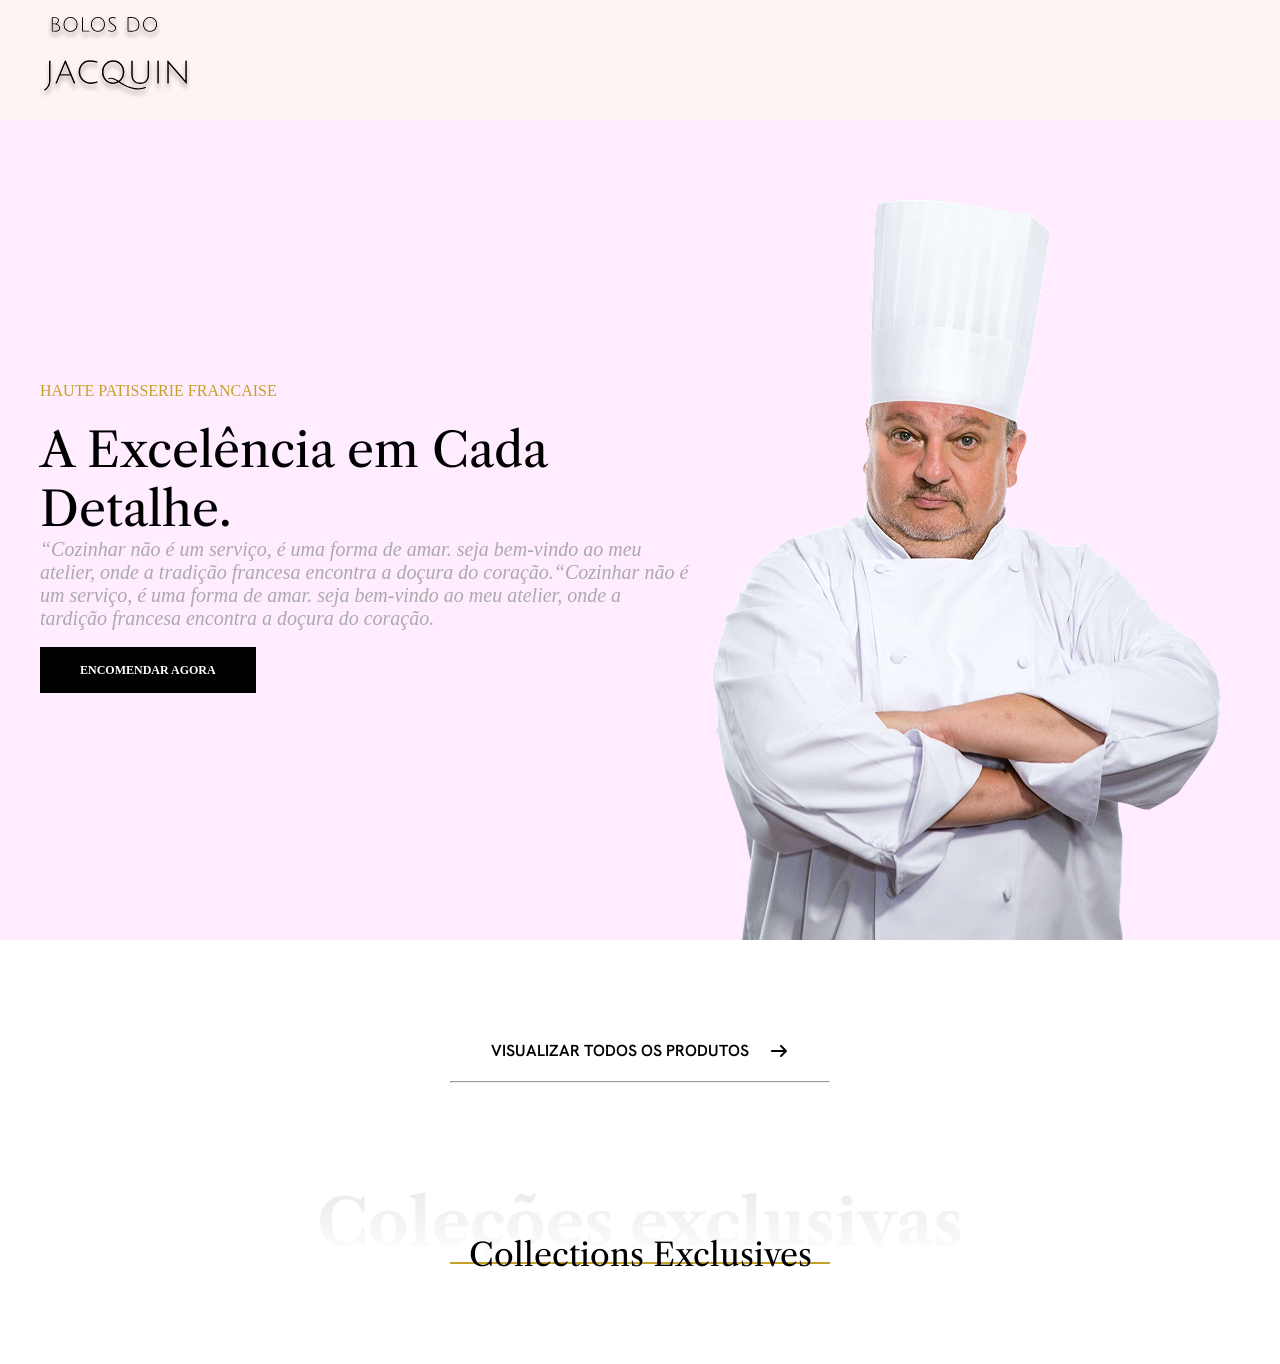
==== home/index.html @ 074a5aff "inicio html e css pagina home" ====
<!DOCTYPE html>
<html lang="pt-br">

<head>
    <meta charset="UTF-8">
    <meta name="viewport" content="width=device-width, initial-scale=1.0">
    <title>home-Bolos do jacquin</title>
    <link rel="stylesheet" href="style.css">
    <link rel="preconnect" href="https://fonts.googleapis.com">
    <link rel="preconnect" href="https://fonts.gstatic.com" crossorigin>
    <link
        href="https://fonts.googleapis.com/css2?family=Hanken+Grotesk:ital,wght@0,100..900;1,100..900&family=Libre+Caslon+Text:ital,wght@0,400;0,700;1,400&display=swap"
        rel="stylesheet">
</head>

<body>
    <header class="home-cabecalho">
        <div class="home_container">
            <img src="../img/logo.svg" alt="logo bolos do jacquin">
        </div>
    </header>
    <main>
        <h1>Página inicial bolos do Jacquin</h1>
        <section class="home_banner">
            <div class="home_container banner_container">
                <div class="box _texto _banner">
                    <span class="linha1">haute patisserie francaise</span><br>
                    <span class="linha2">A Excelência em Cada
                        Detalhe.</span>
                    <p class="linha3">“Cozinhar não é um serviço, é uma forma de amar.
                        seja bem-vindo ao meu atelier, onde a tradição
                        francesa encontra a doçura do coração.“Cozinhar não é um serviço, é uma forma de amar.
                        seja bem-vindo ao meu atelier, onde a tardição
                        francesa encontra a doçura do coração.</p>
                    <a class="linha4" href="">Encomendar agora</a>
                </div>
                <img src="../img/foto erick 1.png" alt=" foto do jacquin com roupa de chefe">
            </div>
        </section>
     <section class= "home_container home_produtos">
         <div class="link_produtos">
            <div>
                <a href=""> Visualizar todos os produtos </a>
            <svg xmlns="http://www.w3.org/2000/svg" viewBox="0 0 640 640"><!--!Font Awesome Free 7.3.1 by @fontawesome - https://fontawesome.com License - https://fontawesome.com/license/free Copyright 2026 Fonticons, Inc.--><path d="M566.6 342.6C579.1 330.1 579.1 309.8 566.6 297.3L406.6 137.3C394.1 124.8 373.8 124.8 361.3 137.3C348.8 149.8 348.8 170.1 361.3 182.6L466.7 288L96 288C78.3 288 64 302.3 64 320C64 337.7 78.3 352 96 352L466.7 352L361.3 457.4C348.8 469.9 348.8 490.2 361.3 502.7C373.8 515.2 394.1 515.2 406.6 502.7L566.6 342.7z"/></svg>
                  <!-- linha muito grande usa alt+z -->
            </div>
            <hr>
         </div>
         <div class="home_subtitulo">
         <h2>Coleções exclusivas</h2>
         <span>Collections Exclusives</span>
         <hr>
         </div>
         <div></div>
    </section>
    </main>
</body>

</html>
---- home/style.css ----
*{
margin: 0;
padding: 0;
box-sizing: border-box;
}

h1{
    position: absolute;
    width: 1px;
    height: 10px;
    margin: -1px;
    overflow: hidden;
}


/* ---------Cabecalho----------- */
.home-cabecalho{
    background-color: #fff4f4;
    height: 120px;
    display: flex;
    justify-content: center;
    align-items: center;
}

.home_container{
 /* background-color: rgb(214, 122, 16);  */
max-width: 1200px; /* largura maxima 1200px */
width: 95%;/* largura 95% */
 margin:0 auto; 
}




/* ---------Banner---------- */

.home_banner{
    background-color:#fdf8;
}
.box_texto_banner{
    /* background: color chartreuse; */
 font-family: "Hanken Grotesk", sans-serif;
 max-width: 520px;

}


.banner_container{
    display: flex;
    align-items: center;
    justify-content: space-between;
}

.banner_container img{
width: 547px;

}

.linha1{
    color: #c5a028;
    font-size: 16px;
    font-weight: 500;
    text-transform: uppercase;
    margin-bottom: 20px;
    display: inline-block;
}

.linha2{
 font-family: "Libre Caslon Text", serif;
 font-size: 48px;
}

.linha3{
font-size: 20px;
font-style: italic;
color: #aaaaaa;
margin-bottom: 30px;
display: inline-block;
}

.linha4{
font-weight: 600;
font-size: 12px;
text-transform: uppercase;
color: #ffffff;
text-decoration: none;

 background-color: #000;
 padding: 16px 40px;
}





 /* ---------Produtos---------- */
 .home_produtos{
    padding: 100px 0;
 }
 .link_produtos a{
    font-family:"Hanken Grotesk", sans-serif;
    font-weight: 600;
    font-size: 16px;
    text-transform: uppercase;

    text-decoration: none;
    color: #000000;
 }
 
 .link_produtos svg{
    width: 20px;
 }


 .link_produtos div{
     display: flex;
     align-items: center;
     justify-content: center;
     gap: 20px;
     margin-bottom: 20px;
 }

 .link_produtos hr{
    max-width: 380px;
    width: 100%;
    margin: 0 auto;
 }

 .home_subtitulo {
    font-family: "Libre Caslon Text", serif; 
    margin: 0 auto;
     /* background-color: darkgoldenrod; */
    display: flex;
    flex-direction: column;
    align-items: center;
    position: relative;
    margin-top: 100px;
 }

 .home_subtitulo h2{
    font-weight: 700;
    font-size: 64px;
    background-image: linear-gradient(0deg, #ffffff,#e9e9e9);
    background-clip: text;
    -webkit-background-clip: text;

    color: transparent;
    -webkit-text-fill-color: transparent;
 }

.home_subtitulo span{
    font-size: 32px;
    position: absolute;
    bottom: -10px;
}
.home_subtitulo hr{
    max-width: 380px;
    width: 100%;
    background-color: #c5a028;
    border: none;
    height: 2px;
}
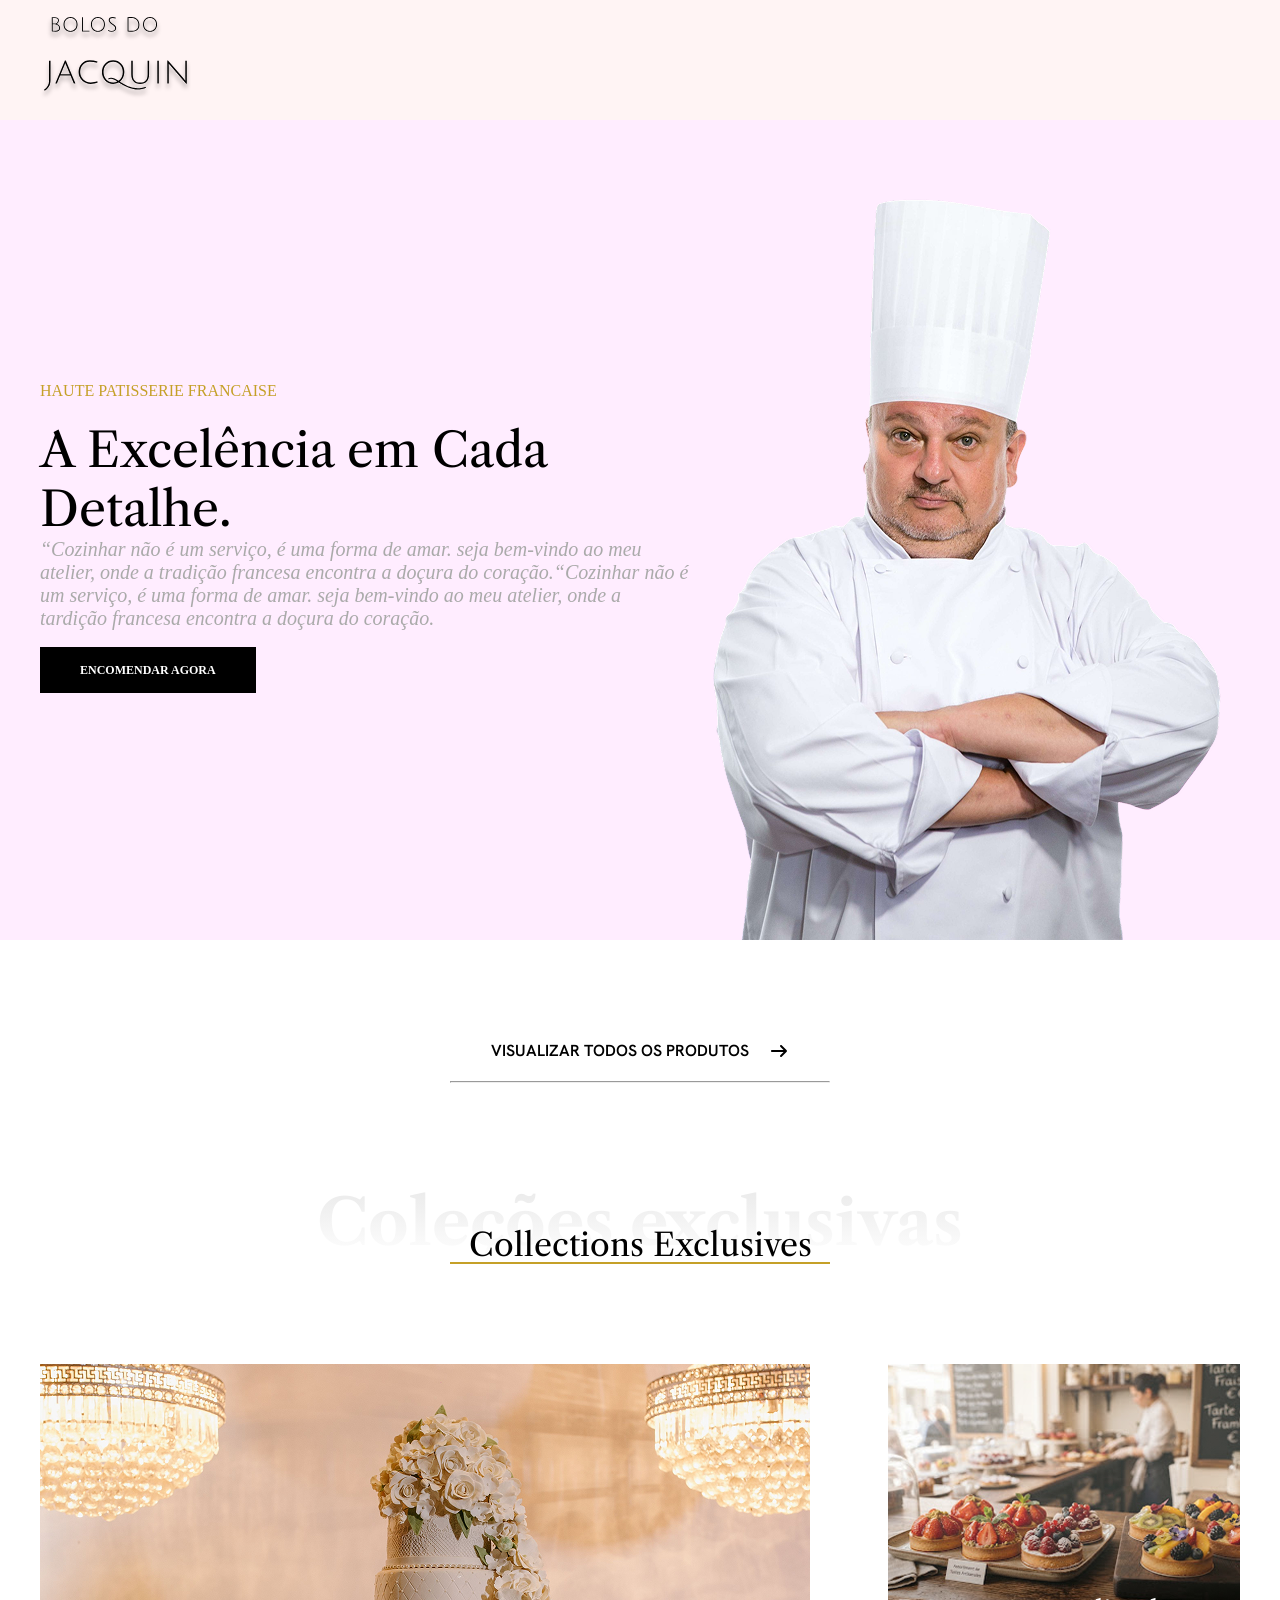
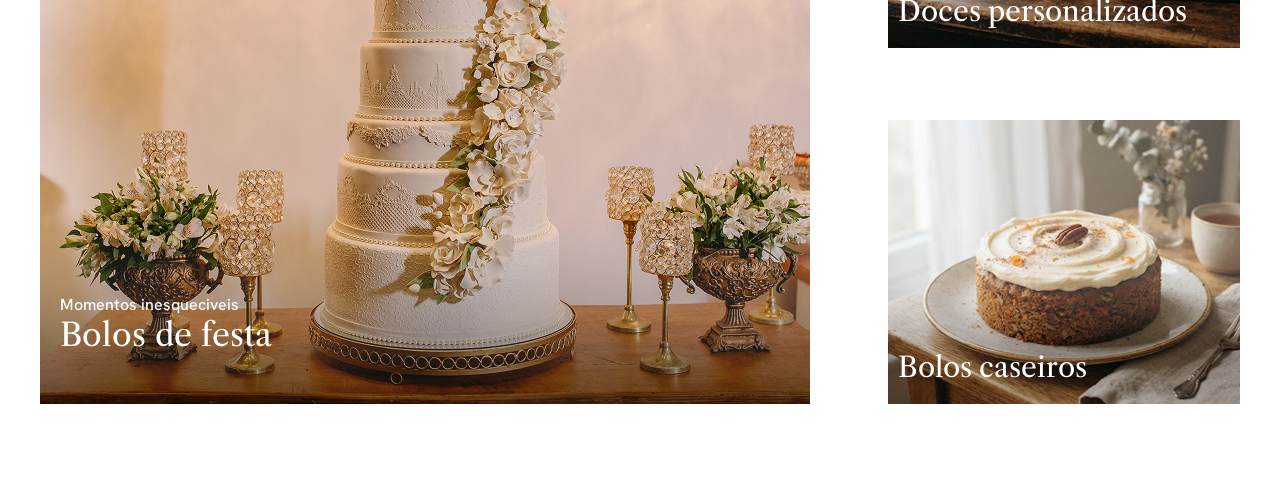
==== commit fe759442: "seção de categorias finalizada" ====
--- a/home/index.html
+++ b/home/index.html
@@ -51,7 +51,28 @@
          <span>Collections Exclusives</span>
          <hr>
          </div>
-         <div></div>
+         <div class="container_categorias">
+            <a href="">
+             <div class="img_categoria1">
+                <span> Momentos inesqueciveis</span>
+                <h3>Bolos de festa</h3>
+            </div>
+            </a>
+
+            <div class="col_categorias">
+            <a href="">
+                <div class="img_categoria2">
+              <h3>Doces personalizados</h3>
+                </div>
+                </a>
+
+            <a href="">
+                <div class="img_categoria3">
+              <h3>Bolos caseiros</h3>
+                </div>
+                </a>
+            </div>
+         </div>
     </section>
     </main>
 </body>
--- a/home/style.css
+++ b/home/style.css
@@ -135,6 +135,7 @@
     align-items: center;
     position: relative;
     margin-top: 100px;
+    margin-bottom: 100px;
  }
 
  .home_subtitulo h2{
@@ -152,6 +153,7 @@
     font-size: 32px;
     position: absolute;
     bottom: -10px;
+    margin-bottom: 10px;
 }
 .home_subtitulo hr{
     max-width: 380px;
@@ -159,4 +161,69 @@
     background-color: #c5a028;
     border: none;
     height: 2px;
+}
+.img_categoria1{
+    background-image: url(../img/pexels-jonathanborba-26774588\ 1.png);
+    /* width: 100%; */
+    width:770px;
+    height: 640px;
+    display: flex;
+    flex-direction: column;
+    justify-content:flex-end;
+    padding: 50px 20px;
+    
+}
+
+.img_categoria1 span{
+    font-family: "Hanken Grotesk", sans-serif;
+font-weight: 500;
+
+}
+.container_categorias{
+    display: flex;
+    width: 100%;
+    justify-content: space-between;
+}
+
+.container_categorias a{
+    color: #ffffff;
+    text-decoration: none;
+    display: flex;
+}
+  
+.img_categoria1 h3{
+
+    font-size: 32px;
+}
+.home_produtos h3{
+    font-family: "Libre Caslon Text", serif; 
+    font-weight: 400;
+
+    
+}
+.col_categorias{
+    display: flex;
+    flex-direction: column;
+    justify-content: space-between;
+}
+.img_categoria2{
+    background-image: url(../img/Image\ \(1\).png\ jacquin.png);
+    
+
+}
+
+
+.img_categoria3{
+ background-image: url(../img/Image\ \(2\).png);
+    
+}
+.img_categoria2,
+.img_categoria3{
+/* width:25% ; */
+ width: 352px;
+height: 284px;
+display: flex;
+align-items:flex-end;
+padding:20px 10px ;
+font-size: 24px;
 }
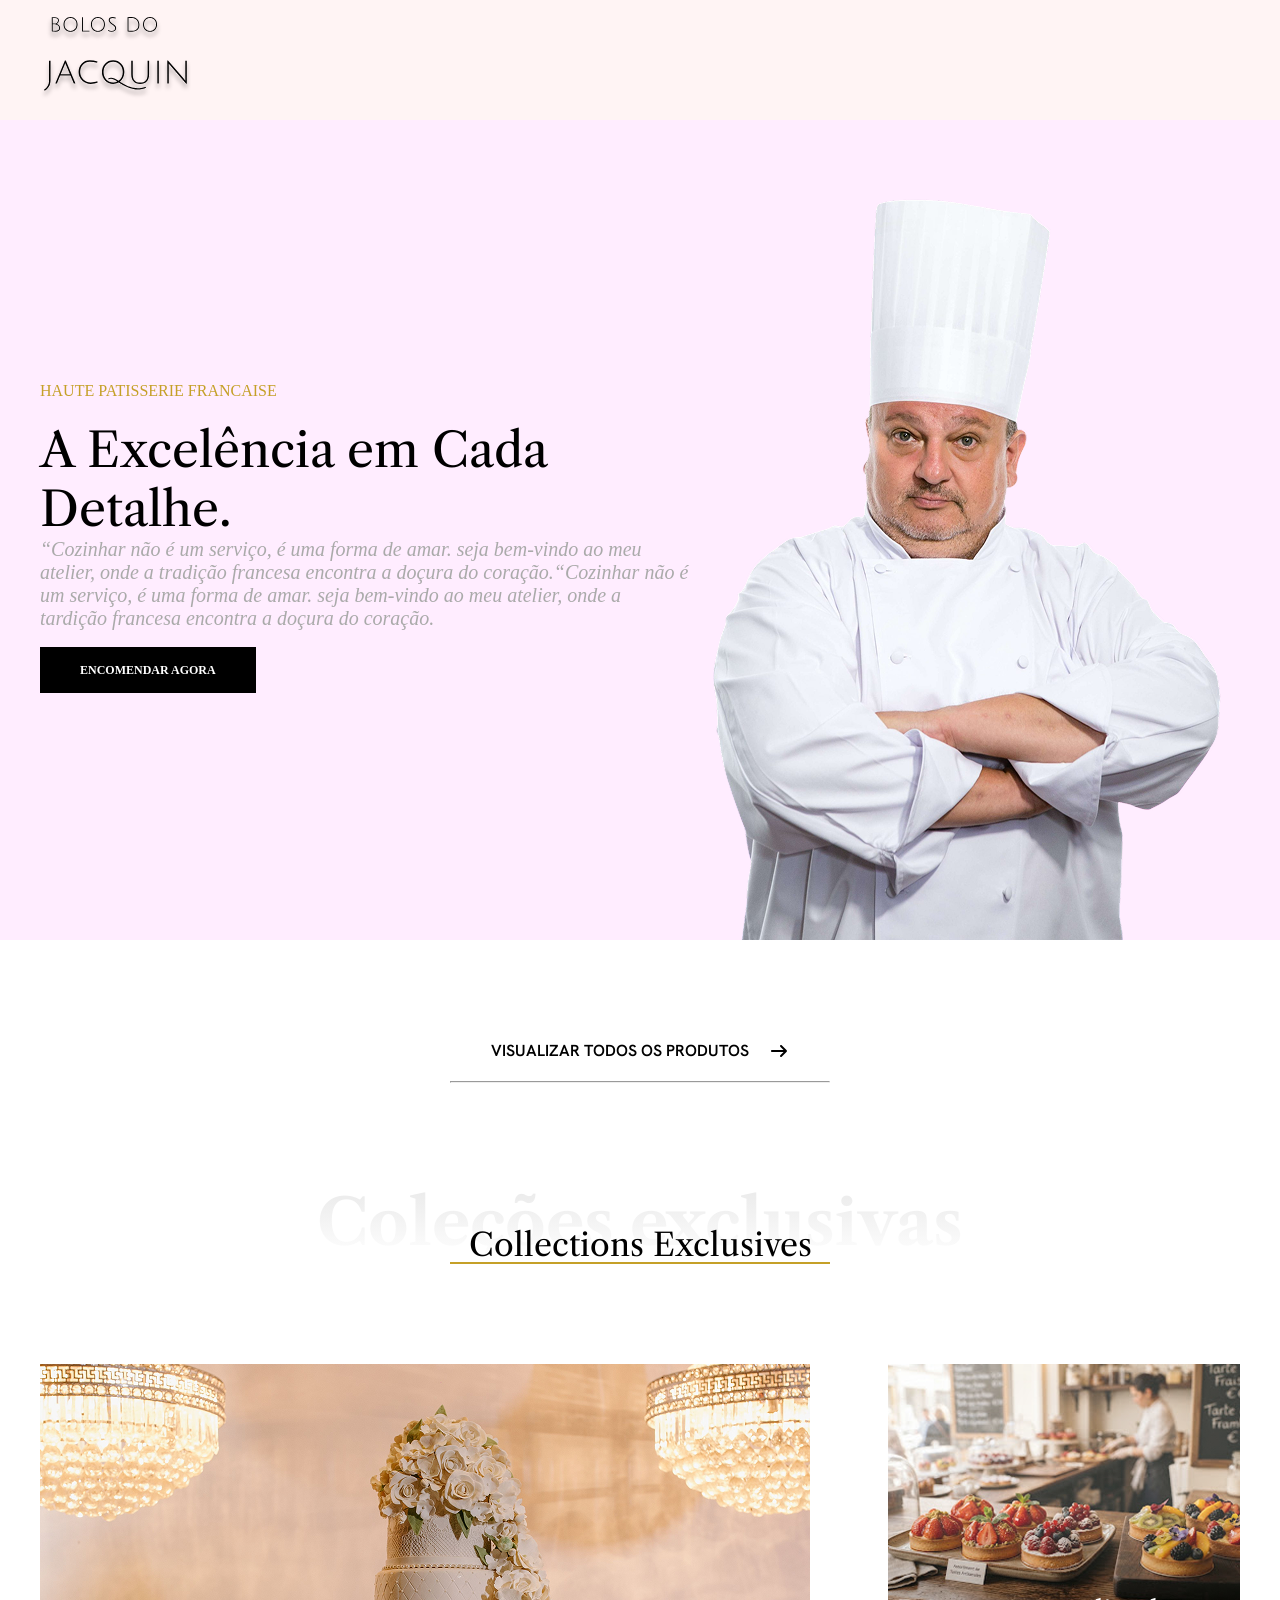
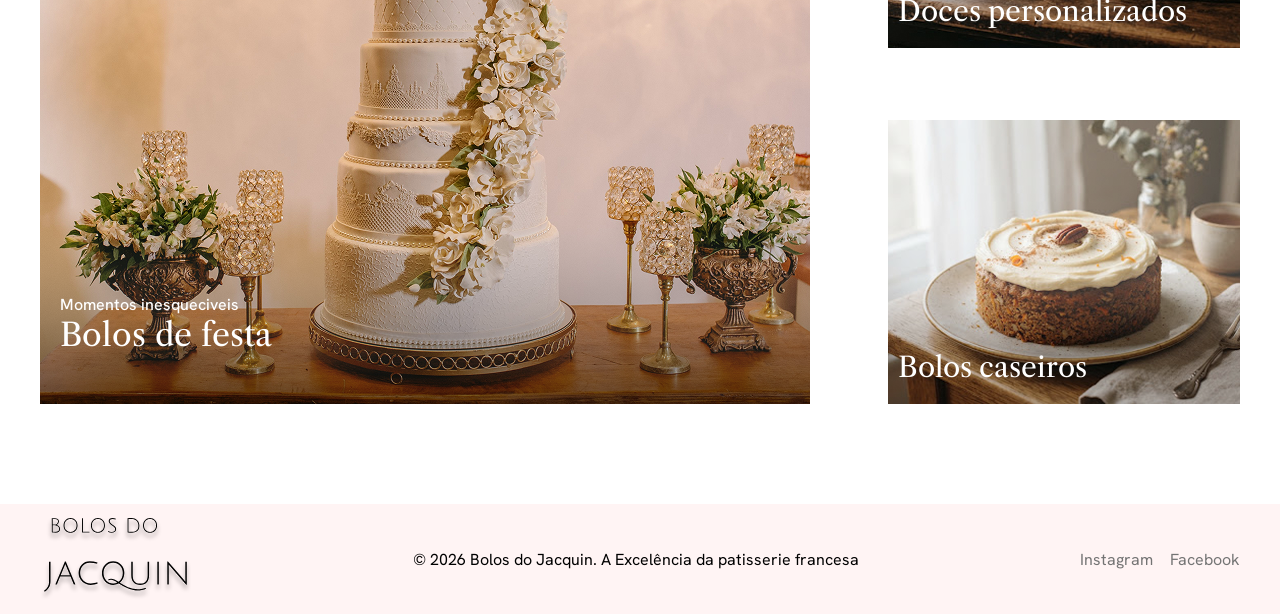
==== commit 6ddf1732: "inicio da pagina de cadastro e listagem de produtos" ====
--- a/home/index.html
+++ b/home/index.html
@@ -75,6 +75,17 @@
          </div>
     </section>
     </main>
+    <footer>
+        <div class="home_container footer_container">
+            
+            <img src="../img/logo.svg" alt="logo bolos do jacquin">
+            <span>© 2026 Bolos do Jacquin. A Excelência da patisserie francesa</span>
+            <nav class="nav_footer">
+                <a href="">Instagram</a>
+                <a href="">Facebook</a>
+            </nav>
+        </div>
+    </footer>
 </body>
 
 </html>
--- a/home/style.css
+++ b/home/style.css
@@ -226,4 +226,39 @@
 align-items:flex-end;
 padding:20px 10px ;
 font-size: 24px;
-}+}
+    
+/* ---------Footer---------- */
+footer{
+    background-color:#fff4f4;
+    height: 110px;
+    display: flex;
+    align-items: center;
+
+}
+
+
+
+/* ---------Footer---------- */
+ .footer_container{
+    display: flex;
+    justify-content: space-between;
+    align-items: center;
+
+
+.nav_footer{
+    display: flex;
+    justify-content:space-between;
+    width:160px;
+}
+
+
+ }
+ .footer_container span,
+ .nav_footer a{
+  font-family: "Hanken Grotesk", sans-serif;
+ }
+ .nav_footer a{
+    text-decoration: none;
+    color: #747474;
+ }
